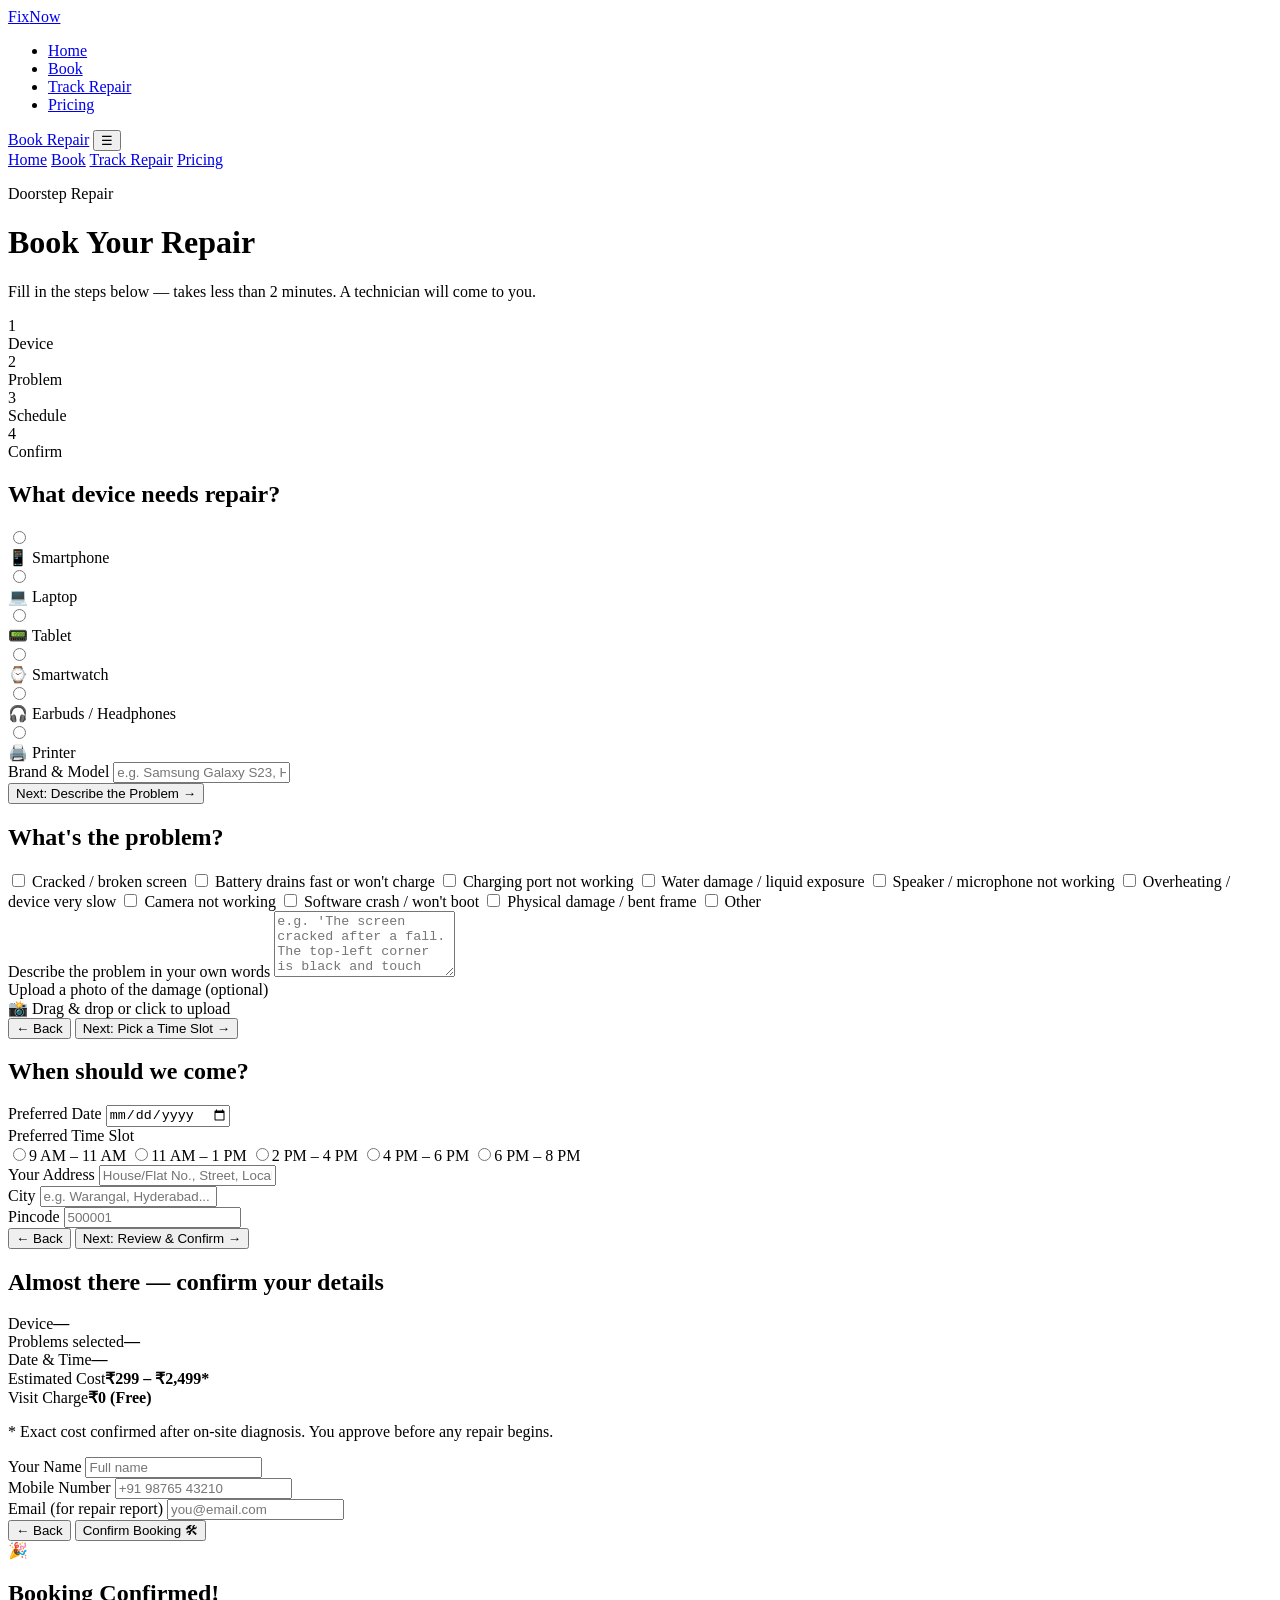
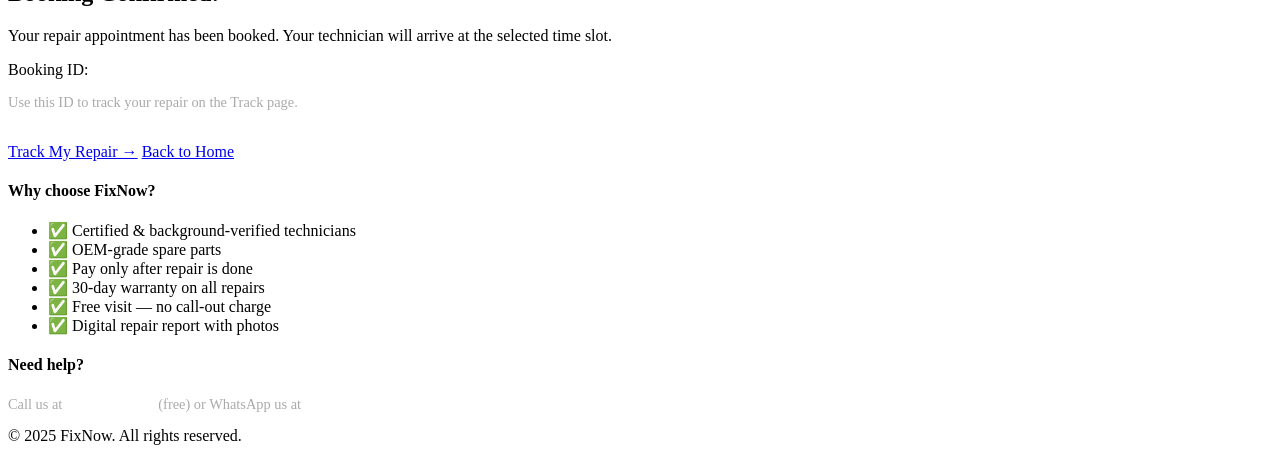
==== book.html @ e60a0678 "Add files via upload" ====
<!DOCTYPE html>
<html lang="en">
<head>
  <meta charset="UTF-8" />
  <meta name="viewport" content="width=device-width, initial-scale=1.0" />
  <title>Book a Repair — FixNow</title>
  <link rel="preconnect" href="https://fonts.googleapis.com" />
  <link href="https://fonts.googleapis.com/css2?family=DM+Sans:wght@300;400;500;600&family=Syne:wght@700;800&display=swap" rel="stylesheet" />
  <link rel="stylesheet" href="assets/style.css" />
</head>
<body>

  <nav class="nav">
    <a href="index.html" class="logo">Fix<span>Now</span></a>
    <ul class="nav-links">
      <li><a href="index.html">Home</a></li>
      <li><a href="book.html" class="active">Book</a></li>
      <li><a href="track.html">Track Repair</a></li>
      <li><a href="pricing.html">Pricing</a></li>
    </ul>
    <a href="book.html" class="btn btn-primary nav-cta">Book Repair</a>
    <button class="hamburger" id="hamburger" aria-label="Menu">&#9776;</button>
  </nav>
  <div class="mobile-menu" id="mobileMenu">
    <a href="index.html">Home</a>
    <a href="book.html">Book</a>
    <a href="track.html">Track Repair</a>
    <a href="pricing.html">Pricing</a>
  </div>

  <!-- PAGE HEADER -->
  <div class="page-header">
    <div class="container">
      <p class="section-eye">Doorstep Repair</p>
      <h1>Book Your Repair</h1>
      <p>Fill in the steps below — takes less than 2 minutes. A technician will come to you.</p>
    </div>
  </div>

  <!-- BOOKING FORM -->
  <section class="section">
    <div class="container">

      <!-- Progress Steps -->
      <div class="progress-steps">
        <div class="progress-step active" id="ps1">
          <div class="ps-circle">1</div>
          <span>Device</span>
        </div>
        <div class="progress-line"></div>
        <div class="progress-step" id="ps2">
          <div class="ps-circle">2</div>
          <span>Problem</span>
        </div>
        <div class="progress-line"></div>
        <div class="progress-step" id="ps3">
          <div class="ps-circle">3</div>
          <span>Schedule</span>
        </div>
        <div class="progress-line"></div>
        <div class="progress-step" id="ps4">
          <div class="ps-circle">4</div>
          <span>Confirm</span>
        </div>
      </div>

      <div class="booking-layout">

        <!-- FORM PANELS -->
        <div class="booking-form-area">

          <!-- Step 1: Device -->
          <div class="form-panel active" id="step1">
            <h2 class="step-heading">What device needs repair?</h2>
            <div class="device-select-grid">
              <label class="device-option">
                <input type="radio" name="device" value="smartphone" />
                <div class="device-option-inner">
                  <span class="dev-ico">📱</span>
                  <span>Smartphone</span>
                </div>
              </label>
              <label class="device-option">
                <input type="radio" name="device" value="laptop" />
                <div class="device-option-inner">
                  <span class="dev-ico">💻</span>
                  <span>Laptop</span>
                </div>
              </label>
              <label class="device-option">
                <input type="radio" name="device" value="tablet" />
                <div class="device-option-inner">
                  <span class="dev-ico">📟</span>
                  <span>Tablet</span>
                </div>
              </label>
              <label class="device-option">
                <input type="radio" name="device" value="smartwatch" />
                <div class="device-option-inner">
                  <span class="dev-ico">⌚</span>
                  <span>Smartwatch</span>
                </div>
              </label>
              <label class="device-option">
                <input type="radio" name="device" value="earbuds" />
                <div class="device-option-inner">
                  <span class="dev-ico">🎧</span>
                  <span>Earbuds / Headphones</span>
                </div>
              </label>
              <label class="device-option">
                <input type="radio" name="device" value="printer" />
                <div class="device-option-inner">
                  <span class="dev-ico">🖨️</span>
                  <span>Printer</span>
                </div>
              </label>
            </div>
            <div class="form-group mt-1">
              <label>Brand &amp; Model</label>
              <input type="text" id="deviceModel" placeholder="e.g. Samsung Galaxy S23, HP Pavilion 15..." />
            </div>
            <div class="form-actions">
              <button class="btn btn-primary" onclick="nextStep(1)">Next: Describe the Problem →</button>
            </div>
          </div>

          <!-- Step 2: Problem -->
          <div class="form-panel" id="step2">
            <h2 class="step-heading">What's the problem?</h2>
            <div class="problem-checks">
              <label class="check-item"><input type="checkbox" /> Cracked / broken screen</label>
              <label class="check-item"><input type="checkbox" /> Battery drains fast or won't charge</label>
              <label class="check-item"><input type="checkbox" /> Charging port not working</label>
              <label class="check-item"><input type="checkbox" /> Water damage / liquid exposure</label>
              <label class="check-item"><input type="checkbox" /> Speaker / microphone not working</label>
              <label class="check-item"><input type="checkbox" /> Overheating / device very slow</label>
              <label class="check-item"><input type="checkbox" /> Camera not working</label>
              <label class="check-item"><input type="checkbox" /> Software crash / won't boot</label>
              <label class="check-item"><input type="checkbox" /> Physical damage / bent frame</label>
              <label class="check-item"><input type="checkbox" /> Other</label>
            </div>
            <div class="form-group">
              <label>Describe the problem in your own words</label>
              <textarea rows="4" placeholder="e.g. 'The screen cracked after a fall. The top-left corner is black and touch doesn't respond there...'"></textarea>
            </div>
            <div class="form-group">
              <label>Upload a photo of the damage (optional)</label>
              <div class="upload-zone" id="uploadZone">
                <span>📸 Drag &amp; drop or click to upload</span>
                <input type="file" accept="image/*" style="display:none;" id="fileInput" />
              </div>
            </div>
            <div class="form-actions">
              <button class="btn btn-ghost" onclick="prevStep(2)">← Back</button>
              <button class="btn btn-primary" onclick="nextStep(2)">Next: Pick a Time Slot →</button>
            </div>
          </div>

          <!-- Step 3: Schedule -->
          <div class="form-panel" id="step3">
            <h2 class="step-heading">When should we come?</h2>
            <div class="form-group">
              <label>Preferred Date</label>
              <input type="date" id="dateInput" />
            </div>
            <div class="form-group">
              <label>Preferred Time Slot</label>
              <div class="time-slots">
                <label class="time-slot"><input type="radio" name="slot" value="9-11" /><span>9 AM – 11 AM</span></label>
                <label class="time-slot"><input type="radio" name="slot" value="11-1" /><span>11 AM – 1 PM</span></label>
                <label class="time-slot"><input type="radio" name="slot" value="2-4" /><span>2 PM – 4 PM</span></label>
                <label class="time-slot"><input type="radio" name="slot" value="4-6" /><span>4 PM – 6 PM</span></label>
                <label class="time-slot"><input type="radio" name="slot" value="6-8" /><span>6 PM – 8 PM</span></label>
              </div>
            </div>
            <div class="form-group">
              <label>Your Address</label>
              <input type="text" placeholder="House/Flat No., Street, Locality..." />
            </div>
            <div class="form-group">
              <label>City</label>
              <input type="text" placeholder="e.g. Warangal, Hyderabad..." />
            </div>
            <div class="form-group">
              <label>Pincode</label>
              <input type="text" placeholder="500001" maxlength="6" />
            </div>
            <div class="form-actions">
              <button class="btn btn-ghost" onclick="prevStep(3)">← Back</button>
              <button class="btn btn-primary" onclick="nextStep(3)">Next: Review &amp; Confirm →</button>
            </div>
          </div>

          <!-- Step 4: Confirm -->
          <div class="form-panel" id="step4">
            <h2 class="step-heading">Almost there — confirm your details</h2>
            <div class="summary-card">
              <div class="summary-row">
                <span>Device</span><strong id="sum-device">—</strong>
              </div>
              <div class="summary-row">
                <span>Problems selected</span><strong id="sum-problems">—</strong>
              </div>
              <div class="summary-row">
                <span>Date &amp; Time</span><strong id="sum-date">—</strong>
              </div>
              <div class="summary-row">
                <span>Estimated Cost</span><strong class="highlight">₹299 – ₹2,499*</strong>
              </div>
              <div class="summary-row">
                <span>Visit Charge</span><strong>₹0 (Free)</strong>
              </div>
              <p class="summary-note">* Exact cost confirmed after on-site diagnosis. You approve before any repair begins.</p>
            </div>
            <div class="form-group">
              <label>Your Name</label>
              <input type="text" placeholder="Full name" />
            </div>
            <div class="form-group">
              <label>Mobile Number</label>
              <input type="tel" placeholder="+91 98765 43210" />
            </div>
            <div class="form-group">
              <label>Email (for repair report)</label>
              <input type="email" placeholder="you@email.com" />
            </div>
            <div class="form-actions">
              <button class="btn btn-ghost" onclick="prevStep(4)">← Back</button>
              <button class="btn btn-primary btn-lg" onclick="submitBooking()">Confirm Booking 🛠</button>
            </div>
          </div>

          <!-- Success -->
          <div class="form-panel" id="step5">
            <div class="success-screen">
              <div class="success-icon">🎉</div>
              <h2>Booking Confirmed!</h2>
              <p>Your repair appointment has been booked. Your technician will arrive at the selected time slot.</p>
              <div class="booking-ref">
                Booking ID: <strong id="bookingId"></strong>
              </div>
              <p style="color:#aaa;font-size:.9rem;">Use this ID to track your repair on the Track page.</p>
              <div class="form-actions" style="justify-content:center;margin-top:2rem;">
                <a href="track.html" class="btn btn-primary">Track My Repair →</a>
                <a href="index.html" class="btn btn-ghost">Back to Home</a>
              </div>
            </div>
          </div>

        </div><!-- /booking-form-area -->

        <!-- SIDEBAR INFO -->
        <aside class="booking-sidebar">
          <div class="sidebar-card">
            <h4>Why choose FixNow?</h4>
            <ul class="sidebar-list">
              <li>✅ Certified &amp; background-verified technicians</li>
              <li>✅ OEM-grade spare parts</li>
              <li>✅ Pay only after repair is done</li>
              <li>✅ 30-day warranty on all repairs</li>
              <li>✅ Free visit — no call-out charge</li>
              <li>✅ Digital repair report with photos</li>
            </ul>
          </div>
          <div class="sidebar-card">
            <h4>Need help?</h4>
            <p style="font-size:.9rem;color:#aaa;">Call us at <strong style="color:#fff;">1800-123-4567</strong> (free) or WhatsApp us at <strong style="color:#fff;">+91 98000 00000</strong></p>
          </div>
        </aside>

      </div><!-- /booking-layout -->
    </div>
  </section>

  <footer class="footer">
    <div class="footer-bottom">© 2025 FixNow. All rights reserved.</div>
  </footer>

  <script src="assets/main.js"></script>
  <script src="assets/book.js"></script>
</body>
</html>
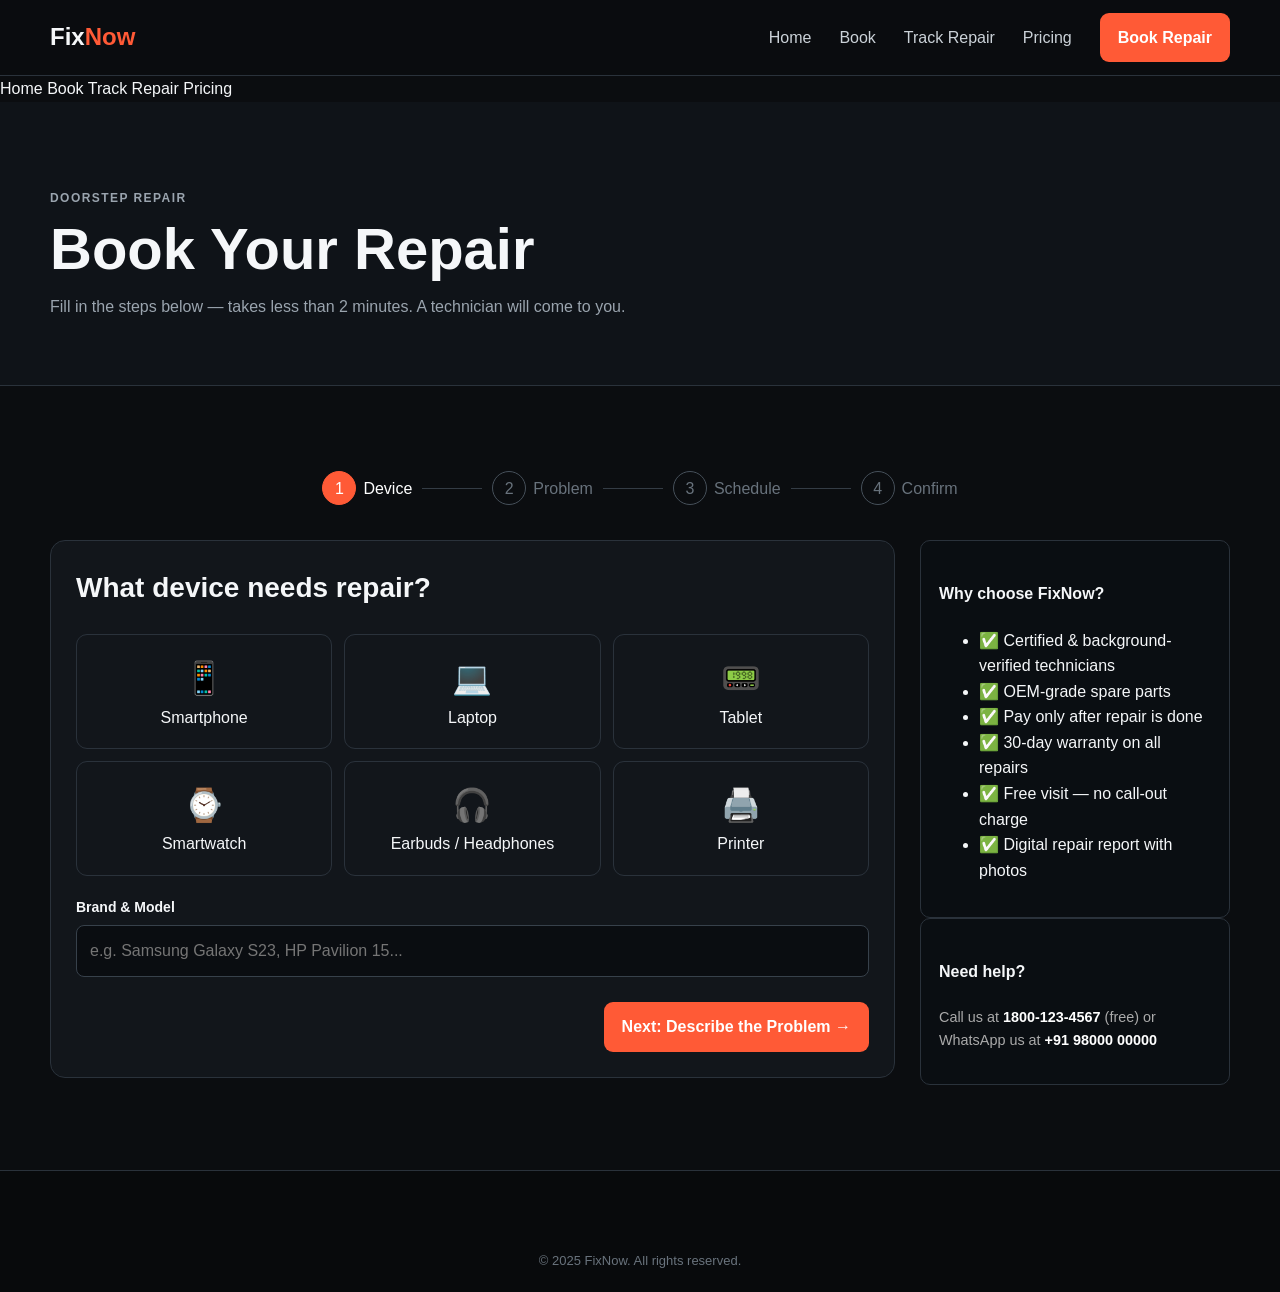
==== commit a516ead7: "Fix GitHub Pages asset loading" ====
--- a/book.html
+++ b/book.html
@@ -6,7 +6,7 @@
   <title>Book a Repair — FixNow</title>
   <link rel="preconnect" href="https://fonts.googleapis.com" />
   <link href="https://fonts.googleapis.com/css2?family=DM+Sans:wght@300;400;500;600&family=Syne:wght@700;800&display=swap" rel="stylesheet" />
-  <link rel="stylesheet" href="assets/style.css" />
+  <link rel="stylesheet" href="assets/style.css?v=2" />
 </head>
 <body>
 
@@ -277,7 +277,7 @@
     <div class="footer-bottom">© 2025 FixNow. All rights reserved.</div>
   </footer>
 
-  <script src="assets/main.js"></script>
-  <script src="assets/book.js"></script>
+  <script src="assets/main.js?v=2"></script>
+  <script src="assets/book.js?v=2"></script>
 </body>
 </html>
--- a/assets/style.css
+++ b/assets/style.css
@@ -0,0 +1 @@
+:root{--bg:#0b0d10;--surface:#12161b;--line:#2a323b;--text:#f5f7f9;--muted:#9aa4ae;--accent:#ff5a36;--green:#42d392;--max:1180px}*{box-sizing:border-box}html{scroll-behavior:smooth}body{margin:0;background:var(--bg);color:var(--text);font-family:Arial,Helvetica,sans-serif;line-height:1.6}a{color:inherit;text-decoration:none}button,input,textarea,select{font:inherit}.container{width:min(var(--max),calc(100% - 40px));margin:auto}.nav{height:76px;padding:0 max(20px,calc((100vw - var(--max))/2));display:flex;align-items:center;gap:28px;border-bottom:1px solid var(--line);background:rgba(11,13,16,.96);position:sticky;top:0;z-index:20}.logo{font-size:1.5rem;font-weight:800}.logo span{color:var(--accent)}.nav-links{display:flex;gap:28px;list-style:none;margin-left:auto;padding:0}.nav-links a{color:#cbd2d8}.nav-links a:hover{color:#fff}.btn{display:inline-flex;align-items:center;justify-content:center;border:0;border-radius:9px;padding:12px 18px;font-weight:700;cursor:pointer}.btn-primary{background:var(--accent);color:#fff}.btn-ghost{background:transparent;border:1px solid #3a444f;color:#fff}.hamburger{display:none;margin-left:auto;background:none;border:0;color:#fff;font-size:24px}.hero{min-height:650px;padding:100px 20px;text-align:center;display:flex;flex-direction:column;align-items:center;justify-content:center;background:radial-gradient(circle at 50% 0,rgba(255,90,54,.18),transparent 45%)}.hero-badge,.section-eye{color:var(--accent);text-transform:uppercase;letter-spacing:.12em;font-size:12px;font-weight:700}.hero-title{font-size:clamp(48px,8vw,100px);line-height:.95;letter-spacing:-5px;margin:25px 0 20px;max-width:950px}.hero-title em{color:var(--accent);font-style:normal}.hero-sub{max-width:720px;color:var(--muted);font-size:18px}.hero-actions{display:flex;gap:12px;flex-wrap:wrap;justify-content:center;margin:28px 0 55px}.hero-stats{display:flex;gap:30px}.stat{display:flex;flex-direction:column}.stat-num{font-weight:800;font-size:20px}.stat-label{color:var(--muted);font-size:12px}.stat-divider{width:1px;background:var(--line)}.section{padding:85px 0}.section-alt{background:#0f1318;border-block:1px solid #171d24}.section-title{font-size:44px;line-height:1.05;margin:10px 0 42px;letter-spacing:-2px}.steps-grid{display:grid;grid-template-columns:1fr 35px 1fr 35px 1fr 35px 1fr;align-items:center}.step-card,.review-card,.transp-item,.price-card,.form-panel,.track-result,.sidebar-card{background:var(--surface);border:1px solid var(--line);border-radius:15px;padding:25px}.step-card{min-height:220px}.step-card p,.review-text,.transp-item p{color:var(--muted)}.step-arrow{text-align:center;color:var(--accent);font-size:24px}.devices-grid{display:grid;grid-template-columns:repeat(6,1fr);gap:12px}.device-tile{text-align:center;padding:22px 10px;border:1px solid var(--line);border-radius:12px;background:var(--surface)}.device-icon{font-size:30px;display:block;margin-bottom:7px}.transparency-grid,.reviews-grid{display:grid;grid-template-columns:repeat(3,1fr);gap:16px}.cta-banner{padding:75px 20px;text-align:center;background:linear-gradient(135deg,#b72f18,#ff5a36)}.cta-banner h2{font-size:45px;margin:0 0 12px}.footer{padding:50px 0 20px;border-top:1px solid var(--line);background:#080a0c}.footer-inner{display:grid;grid-template-columns:2fr repeat(3,1fr);gap:30px}.footer-links{display:flex;flex-direction:column;gap:8px}.footer-links a{color:var(--muted)}.footer-bottom{text-align:center;color:#69737d;padding-top:30px;font-size:13px}.page-header{padding:75px 0 50px;background:#0f1318;border-bottom:1px solid var(--line)}.page-header h1{font-size:58px;line-height:1;margin:10px 0}.page-header p{color:var(--muted);max-width:700px}.progress-steps{display:flex;justify-content:center;align-items:center;margin-bottom:35px}.progress-step{display:flex;align-items:center;gap:7px;color:#68727c}.progress-step.active{color:#fff}.ps-circle{width:34px;height:34px;border:1px solid #46505a;border-radius:50%;display:grid;place-items:center}.progress-step.active .ps-circle{background:var(--accent);border-color:var(--accent)}.progress-line{width:60px;height:1px;background:#343c45;margin:0 10px}.booking-layout{display:grid;grid-template-columns:minmax(0,1fr) 310px;gap:25px}.form-panel{display:none}.form-panel.active{display:block}.step-heading{font-size:28px;margin-top:0}.device-select-grid{display:grid;grid-template-columns:repeat(3,1fr);gap:12px}.device-option input,.time-slot input{position:absolute;opacity:0}.device-option-inner{display:flex;flex-direction:column;align-items:center;text-align:center;padding:18px;border:1px solid var(--line);border-radius:11px}.device-option input:checked+.device-option-inner,.time-slot input:checked+span{border-color:var(--accent);background:rgba(255,90,54,.09)}.dev-ico{font-size:32px}.form-group{margin-top:20px}.form-group label{display:block;font-weight:700;font-size:14px;margin-bottom:7px}.form-group input,.form-group textarea,.track-search-box input{width:100%;padding:12px 13px;background:#0a0d11;color:#fff;border:1px solid #37414b;border-radius:8px}.problem-checks{display:grid;grid-template-columns:1fr 1fr;gap:10px}.check-item{padding:11px;border:1px solid var(--line);border-radius:8px;color:#cbd2d8}.upload-zone{border:1px dashed #4a5560;border-radius:10px;padding:25px;text-align:center;color:var(--muted);cursor:pointer}.time-slots{display:grid;grid-template-columns:repeat(3,1fr);gap:10px}.time-slot span{display:block;text-align:center;border:1px solid var(--line);border-radius:8px;padding:12px}.form-actions{display:flex;justify-content:flex-end;gap:10px;margin-top:25px}.summary-card,.sidebar-card{background:#0a0e12;border:1px solid var(--line);border-radius:10px;padding:18px}.summary-row{display:flex;justify-content:space-between;gap:15px;padding:10px 0;border-bottom:1px solid #222a31}.summary-row span{color:var(--muted)}.success-screen{text-align:center;padding:30px}.success-icon{font-size:60px}.booking-ref{display:inline-block;border:1px solid var(--line);padding:10px 15px;border-radius:8px}.track-search-box{display:flex;gap:10px;max-width:760px;margin:auto}.track-result{margin-top:40px}.track-header{display:flex;justify-content:space-between;gap:15px;border-bottom:1px solid var(--line);padding-bottom:20px}.track-status-badge{color:var(--green);background:rgba(66,211,146,.1);border:1px solid rgba(66,211,146,.2);padding:6px 10px;border-radius:20px}.timeline{display:grid;gap:13px}.timeline-item{display:flex;gap:12px}.timeline-dot{width:12px;height:12px;border-radius:50%;background:#39434d;margin-top:7px;flex:none}.timeline-item.done .timeline-dot{background:var(--green)}.timeline-item.current .timeline-dot{background:var(--accent)}.timeline-item p{margin:0;color:var(--muted);font-size:14px}.price-tabs{display:flex;gap:8px;flex-wrap:wrap;margin-bottom:25px}.price-tab{padding:10px 15px;background:transparent;color:#b7c0c8;border:1px solid var(--line);border-radius:8px}.price-tab.active{background:var(--accent);color:#fff;border-color:var(--accent)}.price-category{display:none}.price-category.active{display:block}.price-grid{display:grid;grid-template-columns:1fr 1fr;gap:12px}.price-card{display:flex;align-items:center;gap:15px}.price-info{flex:1}.price-info h4{margin:0}.price-info p{margin:2px 0;color:var(--muted);font-size:13px}.price-range{color:var(--accent);font-weight:700}.faq-item{border-bottom:1px solid var(--line)}.faq-q{width:100%;background:none;border:0;color:#fff;text-align:left;padding:18px 0;font-weight:700;display:flex;justify-content:space-between}.faq-a{display:none;color:var(--muted);padding:0 0 18px}.faq-item.open .faq-a{display:block}@media(max-width:900px){.nav-links{display:none}.nav-cta{display:none}.hamburger{display:block}.steps-grid{grid-template-columns:1fr 1fr}.step-arrow{display:none}.devices-grid{grid-template-columns:repeat(3,1fr)}.transparency-grid,.reviews-grid{grid-template-columns:1fr 1fr}.booking-layout{grid-template-columns:1fr}.footer-inner{grid-template-columns:1fr 1fr}}@media(max-width:600px){.container{width:calc(100% - 28px)}.hero-title{font-size:52px;letter-spacing:-3px}.hero-stats{gap:12px}.steps-grid,.transparency-grid,.reviews-grid,.price-grid,.device-select-grid,.problem-checks{grid-template-columns:1fr}.devices-grid{grid-template-columns:1fr 1fr}.time-slots{grid-template-columns:1fr}.booking-layout{display:block}.page-header h1{font-size:44px}.track-search-box{flex-direction:column}.footer-inner{grid-template-columns:1fr}}
